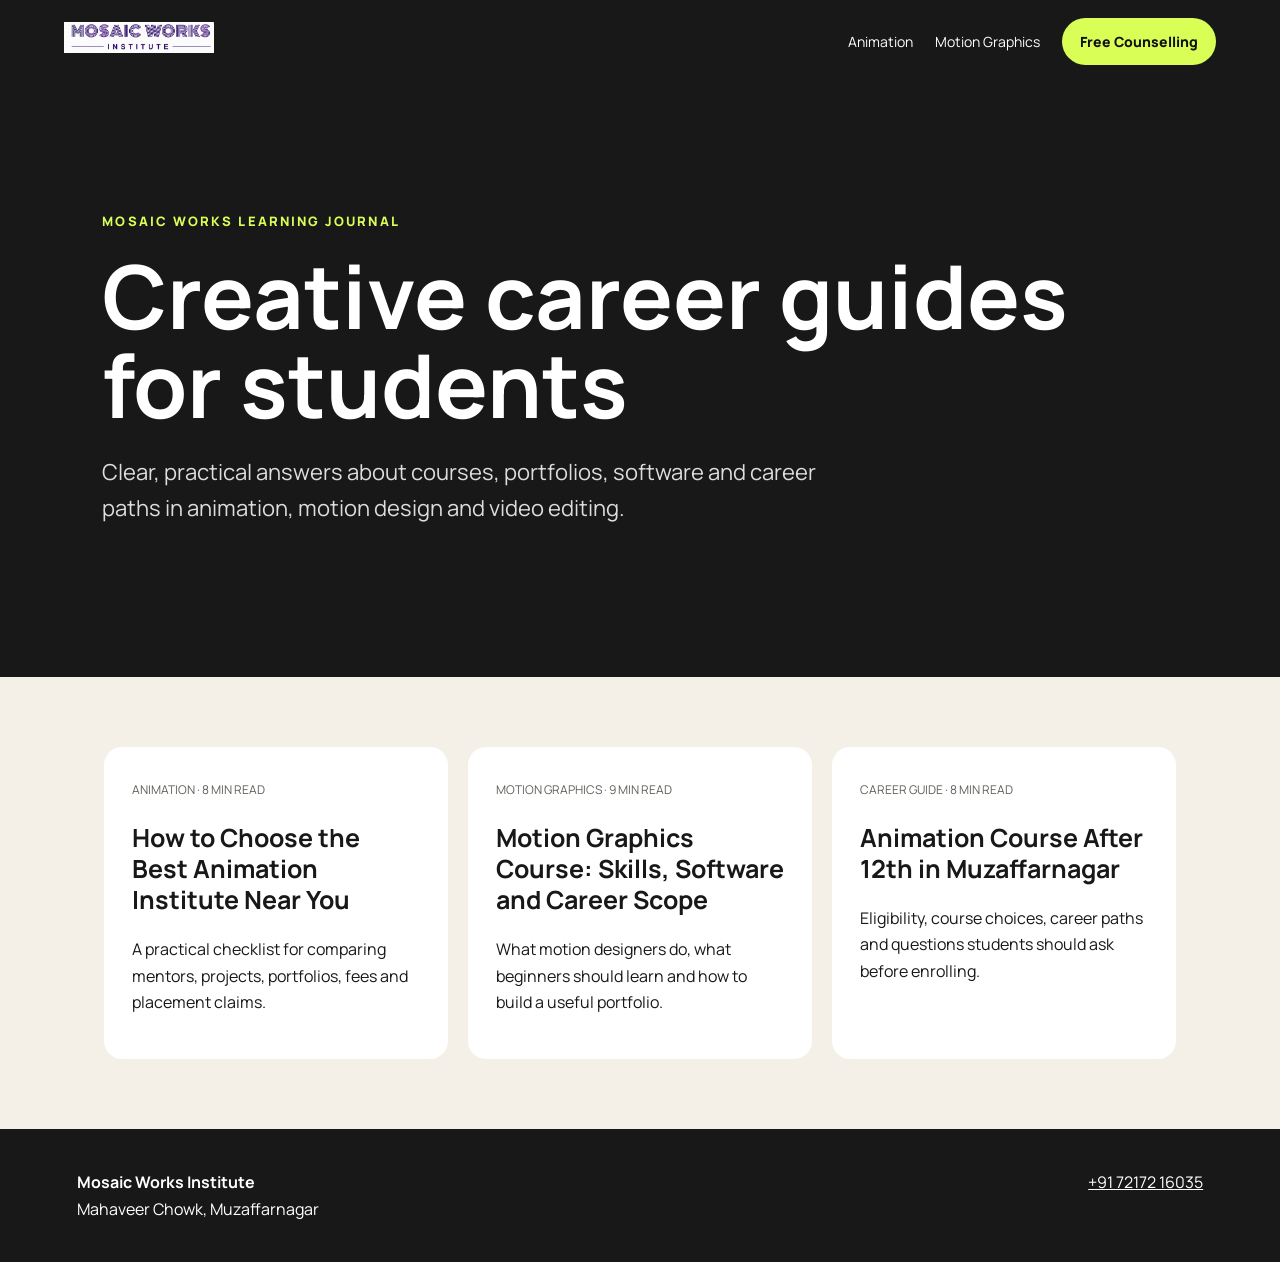
==== blog/index.html @ e3009bd7 "Add local SEO course pages and blog cluster" ====
<!doctype html><html lang="en"><head><meta charset="utf-8"><meta name="viewport" content="width=device-width,initial-scale=1"><title>Animation, Motion Graphics & Design Career Blog | Mosaic Works</title><meta name="description" content="Practical guides about animation, motion graphics, video editing and creative careers for students in Muzaffarnagar."><link rel="canonical" href="https://mosaicworksinstitute.in/blog/"><meta name="robots" content="index,follow"><link rel="stylesheet" href="https://fonts.googleapis.com/css2?family=Manrope:wght@400;600;800&display=swap"><link rel="stylesheet" href="../seo-pages.css"></head><body><header class="seo-header"><a href="/"><img src="../assets/mosaic-works-logo.png" alt="Mosaic Works Institute"></a><nav class="seo-nav"><a href="../animation-course-muzaffarnagar.html">Animation</a><a href="../motion-graphics-course-muzaffarnagar.html">Motion Graphics</a><a class="cta" href="/#contact">Free Counselling</a></nav></header><main><section class="seo-hero"><div class="eyebrow">Mosaic Works Learning Journal</div><h1>Creative career guides for students</h1><p>Clear, practical answers about courses, portfolios, software and career paths in animation, motion design and video editing.</p></section><section class="wrap blog-list"><a class="post-card" href="how-to-choose-animation-institute-near-me.html"><span>Animation · 8 min read</span><h2>How to Choose the Best Animation Institute Near You</h2><p>A practical checklist for comparing mentors, projects, portfolios, fees and placement claims.</p></a><a class="post-card" href="motion-graphics-course-career-guide.html"><span>Motion Graphics · 9 min read</span><h2>Motion Graphics Course: Skills, Software and Career Scope</h2><p>What motion designers do, what beginners should learn and how to build a useful portfolio.</p></a><a class="post-card" href="animation-course-after-12th-muzaffarnagar.html"><span>Career Guide · 8 min read</span><h2>Animation Course After 12th in Muzaffarnagar</h2><p>Eligibility, course choices, career paths and questions students should ask before enrolling.</p></a></section></main><footer class="seo-footer"><div><strong>Mosaic Works Institute</strong><br>Mahaveer Chowk, Muzaffarnagar</div><a href="tel:+917217216035">+91 72172 16035</a></footer></body></html>
---- seo-pages.css ----
:root{--ink:#171817;--paper:#f4f0e8;--lime:#d9ff57;--violet:#8b63ff;--coral:#ff765f;--muted:#625f59}*{box-sizing:border-box}html{scroll-behavior:smooth}body{margin:0;background:var(--paper);color:var(--ink);font-family:Manrope,Arial,sans-serif;line-height:1.65}a{color:inherit}img{max-width:100%}.seo-header{display:flex;align-items:center;justify-content:space-between;padding:18px clamp(20px,5vw,72px);background:#171817;color:#fff;position:sticky;top:0;z-index:5}.seo-header img{width:150px;max-height:52px;object-fit:contain}.seo-nav{display:flex;gap:22px;align-items:center}.seo-nav a{text-decoration:none;font-size:14px}.seo-nav .cta,.btn{background:var(--lime);color:#111;padding:12px 18px;border-radius:999px;text-decoration:none;font-weight:800}.seo-hero{padding:clamp(70px,10vw,140px) clamp(20px,8vw,120px);background:#171817;color:#fff}.seo-hero.motion{background:linear-gradient(135deg,#171817 45%,#4b339a)}.seo-hero.animation{background:linear-gradient(135deg,#171817 45%,#9c3b2f)}.eyebrow{text-transform:uppercase;letter-spacing:.16em;font-weight:800;color:var(--lime);font-size:13px}.seo-hero h1{font-size:clamp(42px,7vw,88px);line-height:1.02;max-width:1050px;margin:18px 0 24px}.seo-hero p{font-size:clamp(17px,2vw,22px);max-width:760px;color:#ddd}.actions{display:flex;gap:14px;flex-wrap:wrap;margin-top:30px}.btn.alt{background:transparent;color:#fff;border:1px solid #777}.wrap{max-width:1120px;margin:auto;padding:70px 24px}.intro{display:grid;grid-template-columns:1.2fr .8fr;gap:50px}.intro h2,.wrap>h2{font-size:clamp(30px,4vw,52px);line-height:1.12}.card-grid{display:grid;grid-template-columns:repeat(3,1fr);gap:18px;margin:35px 0}.card{background:#fff;padding:28px;border-radius:18px}.card h3{margin-top:0}.highlight{background:var(--lime);padding:55px clamp(24px,6vw,70px);border-radius:26px;margin:35px 0}.faq details{background:#fff;border-radius:14px;padding:18px 22px;margin:12px 0}.faq summary{font-weight:800;cursor:pointer}.breadcrumbs{font-size:13px;margin-bottom:24px;color:#bbb}.blog-list{display:grid;grid-template-columns:repeat(3,1fr);gap:20px}.post-card{background:#fff;padding:28px;border-radius:18px;text-decoration:none}.post-card span{font-size:12px;color:var(--muted);text-transform:uppercase}.post-card h2{font-size:25px;line-height:1.25}.article{max-width:820px}.article h1{font-size:clamp(38px,6vw,68px);line-height:1.08}.article h2{font-size:32px;line-height:1.2;margin-top:48px}.article .lead{font-size:21px;color:#45423e}.toc{background:#fff;padding:22px 28px;border-radius:16px}.seo-footer{background:#171817;color:#fff;padding:40px clamp(20px,6vw,80px);display:flex;justify-content:space-between;gap:24px;flex-wrap:wrap}.seo-footer a{color:#fff}.nap{font-style:normal}.related{border-top:1px solid #ccc;margin-top:50px;padding-top:25px}.answer{font-size:19px;background:#fff;border-left:5px solid var(--violet);padding:18px 22px}@media(max-width:760px){.seo-nav a:not(.cta){display:none}.intro,.card-grid,.blog-list{grid-template-columns:1fr}.seo-hero{padding-top:80px}.seo-header img{width:120px}}
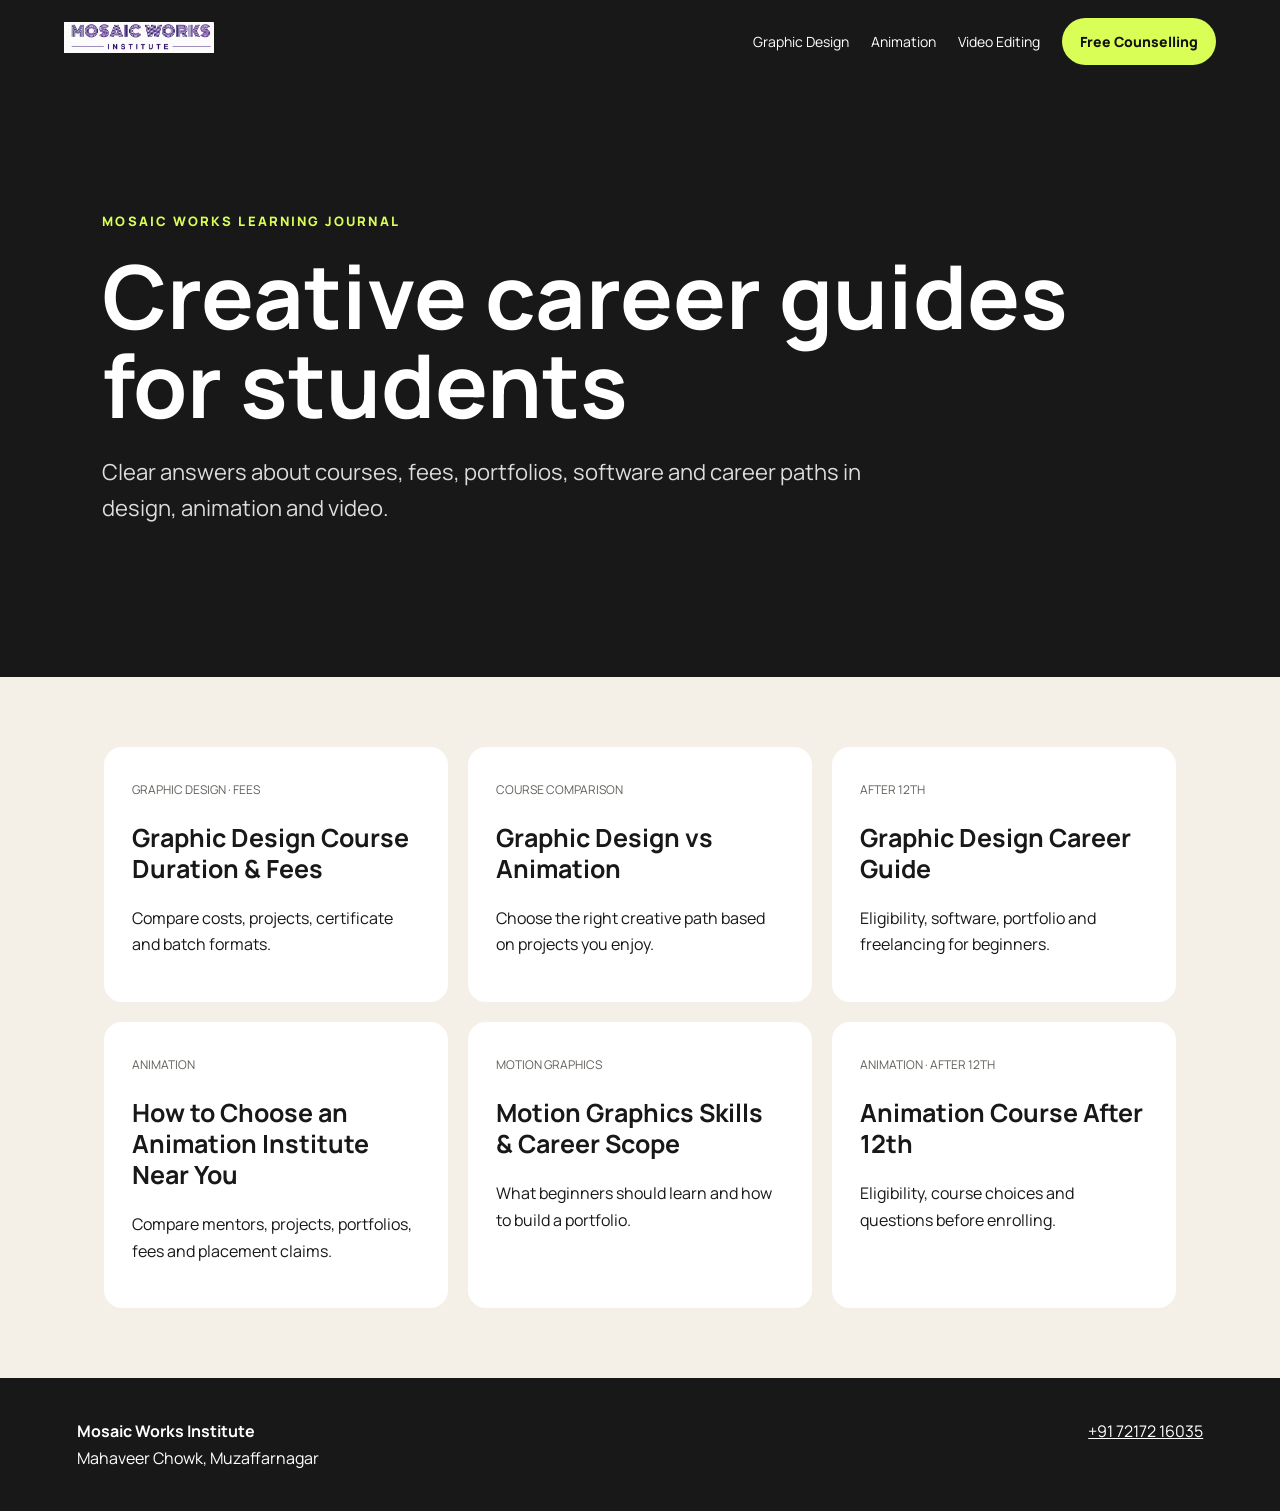
==== commit 25092586: "Expand SEO pages for design and editing keywords" ====
--- a/blog/index.html
+++ b/blog/index.html
@@ -1 +1 @@
-<!doctype html><html lang="en"><head><meta charset="utf-8"><meta name="viewport" content="width=device-width,initial-scale=1"><title>Animation, Motion Graphics & Design Career Blog | Mosaic Works</title><meta name="description" content="Practical guides about animation, motion graphics, video editing and creative careers for students in Muzaffarnagar."><link rel="canonical" href="https://mosaicworksinstitute.in/blog/"><meta name="robots" content="index,follow"><link rel="stylesheet" href="https://fonts.googleapis.com/css2?family=Manrope:wght@400;600;800&display=swap"><link rel="stylesheet" href="../seo-pages.css"></head><body><header class="seo-header"><a href="/"><img src="../assets/mosaic-works-logo.png" alt="Mosaic Works Institute"></a><nav class="seo-nav"><a href="../animation-course-muzaffarnagar.html">Animation</a><a href="../motion-graphics-course-muzaffarnagar.html">Motion Graphics</a><a class="cta" href="/#contact">Free Counselling</a></nav></header><main><section class="seo-hero"><div class="eyebrow">Mosaic Works Learning Journal</div><h1>Creative career guides for students</h1><p>Clear, practical answers about courses, portfolios, software and career paths in animation, motion design and video editing.</p></section><section class="wrap blog-list"><a class="post-card" href="how-to-choose-animation-institute-near-me.html"><span>Animation · 8 min read</span><h2>How to Choose the Best Animation Institute Near You</h2><p>A practical checklist for comparing mentors, projects, portfolios, fees and placement claims.</p></a><a class="post-card" href="motion-graphics-course-career-guide.html"><span>Motion Graphics · 9 min read</span><h2>Motion Graphics Course: Skills, Software and Career Scope</h2><p>What motion designers do, what beginners should learn and how to build a useful portfolio.</p></a><a class="post-card" href="animation-course-after-12th-muzaffarnagar.html"><span>Career Guide · 8 min read</span><h2>Animation Course After 12th in Muzaffarnagar</h2><p>Eligibility, course choices, career paths and questions students should ask before enrolling.</p></a></section></main><footer class="seo-footer"><div><strong>Mosaic Works Institute</strong><br>Mahaveer Chowk, Muzaffarnagar</div><a href="tel:+917217216035">+91 72172 16035</a></footer></body></html>
+<!doctype html><html lang="en"><head><meta charset="utf-8"><meta name="viewport" content="width=device-width,initial-scale=1"><title>Animation, Motion Graphics & Design Career Blog | Mosaic Works</title><meta name="description" content="Practical guides about graphic design, animation, motion graphics, video editing and creative careers in Muzaffarnagar."><link rel="canonical" href="https://mosaicworksinstitute.in/blog/"><meta name="robots" content="index,follow"><link rel="stylesheet" href="https://fonts.googleapis.com/css2?family=Manrope:wght@400;600;800&display=swap"><link rel="stylesheet" href="../seo-pages.css"></head><body><header class="seo-header"><a href="/"><img src="../assets/mosaic-works-logo.png" alt="Mosaic Works Institute"></a><nav class="seo-nav"><a href="../graphic-design-course-muzaffarnagar.html">Graphic Design</a><a href="../animation-course-muzaffarnagar.html">Animation</a><a href="../video-editing-course-muzaffarnagar.html">Video Editing</a><a class="cta" href="/#contact">Free Counselling</a></nav></header><main><section class="seo-hero"><div class="eyebrow">Mosaic Works Learning Journal</div><h1>Creative career guides for students</h1><p>Clear answers about courses, fees, portfolios, software and career paths in design, animation and video.</p></section><section class="wrap blog-list"><a class="post-card" href="graphic-design-course-fees-duration-muzaffarnagar.html"><span>Graphic Design · Fees</span><h2>Graphic Design Course Duration & Fees</h2><p>Compare costs, projects, certificate and batch formats.</p></a><a class="post-card" href="graphic-design-vs-animation-course.html"><span>Course Comparison</span><h2>Graphic Design vs Animation</h2><p>Choose the right creative path based on projects you enjoy.</p></a><a class="post-card" href="graphic-design-course-after-12th.html"><span>After 12th</span><h2>Graphic Design Career Guide</h2><p>Eligibility, software, portfolio and freelancing for beginners.</p></a><a class="post-card" href="how-to-choose-animation-institute-near-me.html"><span>Animation</span><h2>How to Choose an Animation Institute Near You</h2><p>Compare mentors, projects, portfolios, fees and placement claims.</p></a><a class="post-card" href="motion-graphics-course-career-guide.html"><span>Motion Graphics</span><h2>Motion Graphics Skills & Career Scope</h2><p>What beginners should learn and how to build a portfolio.</p></a><a class="post-card" href="animation-course-after-12th-muzaffarnagar.html"><span>Animation · After 12th</span><h2>Animation Course After 12th</h2><p>Eligibility, course choices and questions before enrolling.</p></a></section></main><footer class="seo-footer"><div><strong>Mosaic Works Institute</strong><br>Mahaveer Chowk, Muzaffarnagar</div><a href="tel:+917217216035">+91 72172 16035</a></footer></body></html>
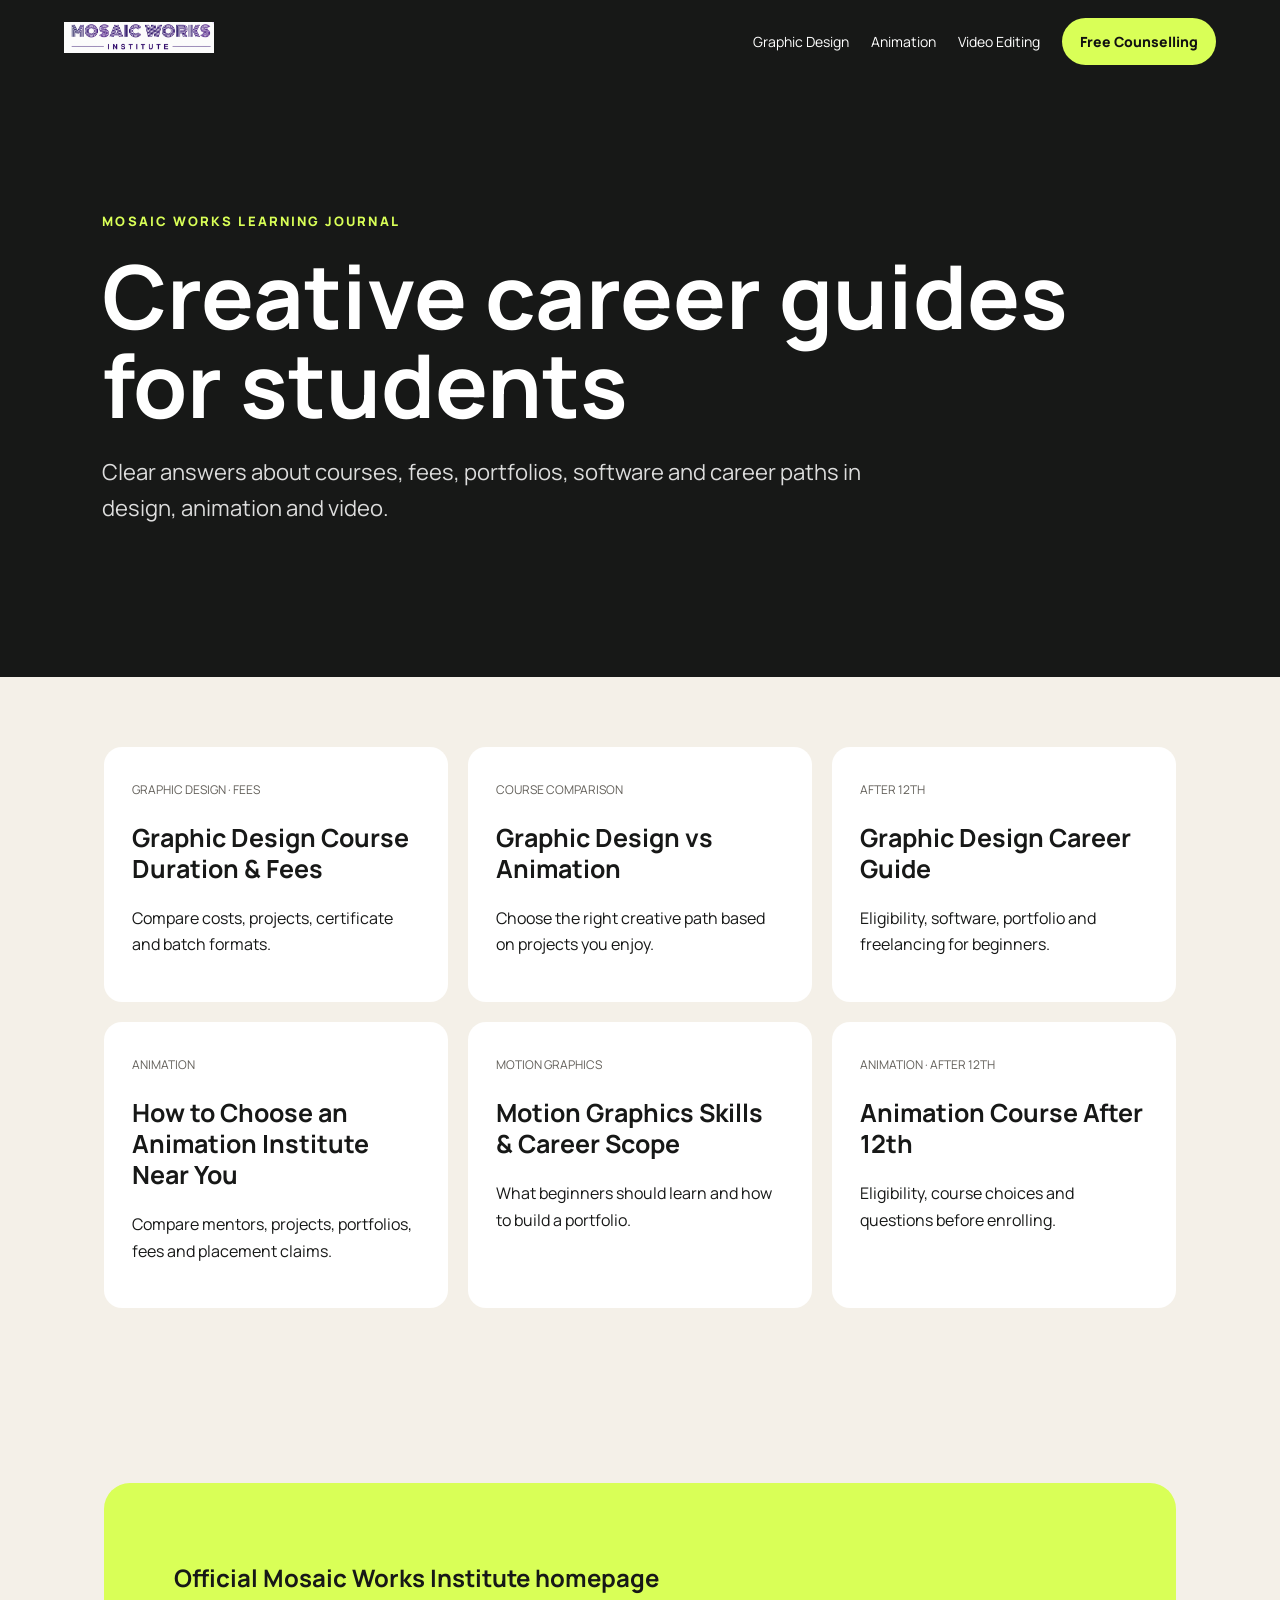
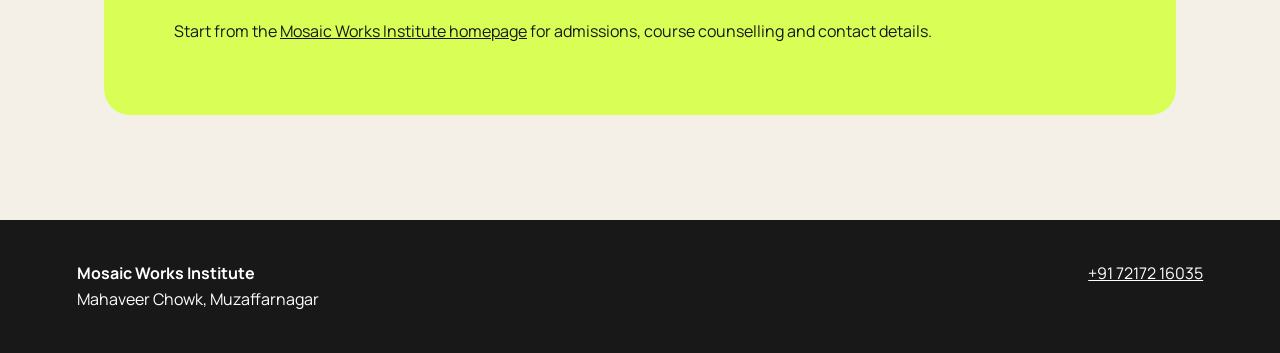
==== commit db00317c: "Strengthen homepage technical SEO" ====
--- a/blog/index.html
+++ b/blog/index.html
@@ -1 +1 @@
-<!doctype html><html lang="en"><head><meta charset="utf-8"><meta name="viewport" content="width=device-width,initial-scale=1"><title>Animation, Motion Graphics & Design Career Blog | Mosaic Works</title><meta name="description" content="Practical guides about graphic design, animation, motion graphics, video editing and creative careers in Muzaffarnagar."><link rel="canonical" href="https://mosaicworksinstitute.in/blog/"><meta name="robots" content="index,follow"><link rel="stylesheet" href="https://fonts.googleapis.com/css2?family=Manrope:wght@400;600;800&display=swap"><link rel="stylesheet" href="../seo-pages.css"></head><body><header class="seo-header"><a href="/"><img src="../assets/mosaic-works-logo.png" alt="Mosaic Works Institute"></a><nav class="seo-nav"><a href="../graphic-design-course-muzaffarnagar.html">Graphic Design</a><a href="../animation-course-muzaffarnagar.html">Animation</a><a href="../video-editing-course-muzaffarnagar.html">Video Editing</a><a class="cta" href="/#contact">Free Counselling</a></nav></header><main><section class="seo-hero"><div class="eyebrow">Mosaic Works Learning Journal</div><h1>Creative career guides for students</h1><p>Clear answers about courses, fees, portfolios, software and career paths in design, animation and video.</p></section><section class="wrap blog-list"><a class="post-card" href="graphic-design-course-fees-duration-muzaffarnagar.html"><span>Graphic Design · Fees</span><h2>Graphic Design Course Duration & Fees</h2><p>Compare costs, projects, certificate and batch formats.</p></a><a class="post-card" href="graphic-design-vs-animation-course.html"><span>Course Comparison</span><h2>Graphic Design vs Animation</h2><p>Choose the right creative path based on projects you enjoy.</p></a><a class="post-card" href="graphic-design-course-after-12th.html"><span>After 12th</span><h2>Graphic Design Career Guide</h2><p>Eligibility, software, portfolio and freelancing for beginners.</p></a><a class="post-card" href="how-to-choose-animation-institute-near-me.html"><span>Animation</span><h2>How to Choose an Animation Institute Near You</h2><p>Compare mentors, projects, portfolios, fees and placement claims.</p></a><a class="post-card" href="motion-graphics-course-career-guide.html"><span>Motion Graphics</span><h2>Motion Graphics Skills & Career Scope</h2><p>What beginners should learn and how to build a portfolio.</p></a><a class="post-card" href="animation-course-after-12th-muzaffarnagar.html"><span>Animation · After 12th</span><h2>Animation Course After 12th</h2><p>Eligibility, course choices and questions before enrolling.</p></a></section></main><footer class="seo-footer"><div><strong>Mosaic Works Institute</strong><br>Mahaveer Chowk, Muzaffarnagar</div><a href="tel:+917217216035">+91 72172 16035</a></footer></body></html>
+<!doctype html><html lang="en"><head><meta charset="utf-8"><meta name="viewport" content="width=device-width,initial-scale=1"><title>Animation, Motion Graphics & Design Career Blog | Mosaic Works</title><meta name="description" content="Practical guides about graphic design, animation, motion graphics, video editing and creative careers in Muzaffarnagar."><link rel="canonical" href="https://mosaicworksinstitute.in/blog/"><meta name="robots" content="index,follow"><link rel="stylesheet" href="https://fonts.googleapis.com/css2?family=Manrope:wght@400;600;800&display=swap"><link rel="stylesheet" href="../seo-pages.css"></head><body><header class="seo-header"><a href="/"><img src="../assets/mosaic-works-logo.png" alt="Mosaic Works Institute"></a><nav class="seo-nav"><a href="../graphic-design-course-muzaffarnagar.html">Graphic Design</a><a href="../animation-course-muzaffarnagar.html">Animation</a><a href="../video-editing-course-muzaffarnagar.html">Video Editing</a><a class="cta" href="/#contact">Free Counselling</a></nav></header><main><section class="seo-hero"><div class="eyebrow">Mosaic Works Learning Journal</div><h1>Creative career guides for students</h1><p>Clear answers about courses, fees, portfolios, software and career paths in design, animation and video.</p></section><section class="wrap blog-list"><a class="post-card" href="graphic-design-course-fees-duration-muzaffarnagar.html"><span>Graphic Design · Fees</span><h2>Graphic Design Course Duration & Fees</h2><p>Compare costs, projects, certificate and batch formats.</p></a><a class="post-card" href="graphic-design-vs-animation-course.html"><span>Course Comparison</span><h2>Graphic Design vs Animation</h2><p>Choose the right creative path based on projects you enjoy.</p></a><a class="post-card" href="graphic-design-course-after-12th.html"><span>After 12th</span><h2>Graphic Design Career Guide</h2><p>Eligibility, software, portfolio and freelancing for beginners.</p></a><a class="post-card" href="how-to-choose-animation-institute-near-me.html"><span>Animation</span><h2>How to Choose an Animation Institute Near You</h2><p>Compare mentors, projects, portfolios, fees and placement claims.</p></a><a class="post-card" href="motion-graphics-course-career-guide.html"><span>Motion Graphics</span><h2>Motion Graphics Skills & Career Scope</h2><p>What beginners should learn and how to build a portfolio.</p></a><a class="post-card" href="animation-course-after-12th-muzaffarnagar.html"><span>Animation · After 12th</span><h2>Animation Course After 12th</h2><p>Eligibility, course choices and questions before enrolling.</p></a></section><section class="wrap"><div class="highlight"><h2>Official Mosaic Works Institute homepage</h2><p>Start from the <a href="/">Mosaic Works Institute homepage</a> for admissions, course counselling and contact details.</p></div></section></main><footer class="seo-footer"><div><strong>Mosaic Works Institute</strong><br>Mahaveer Chowk, Muzaffarnagar</div><a href="tel:+917217216035">+91 72172 16035</a></footer></body></html>
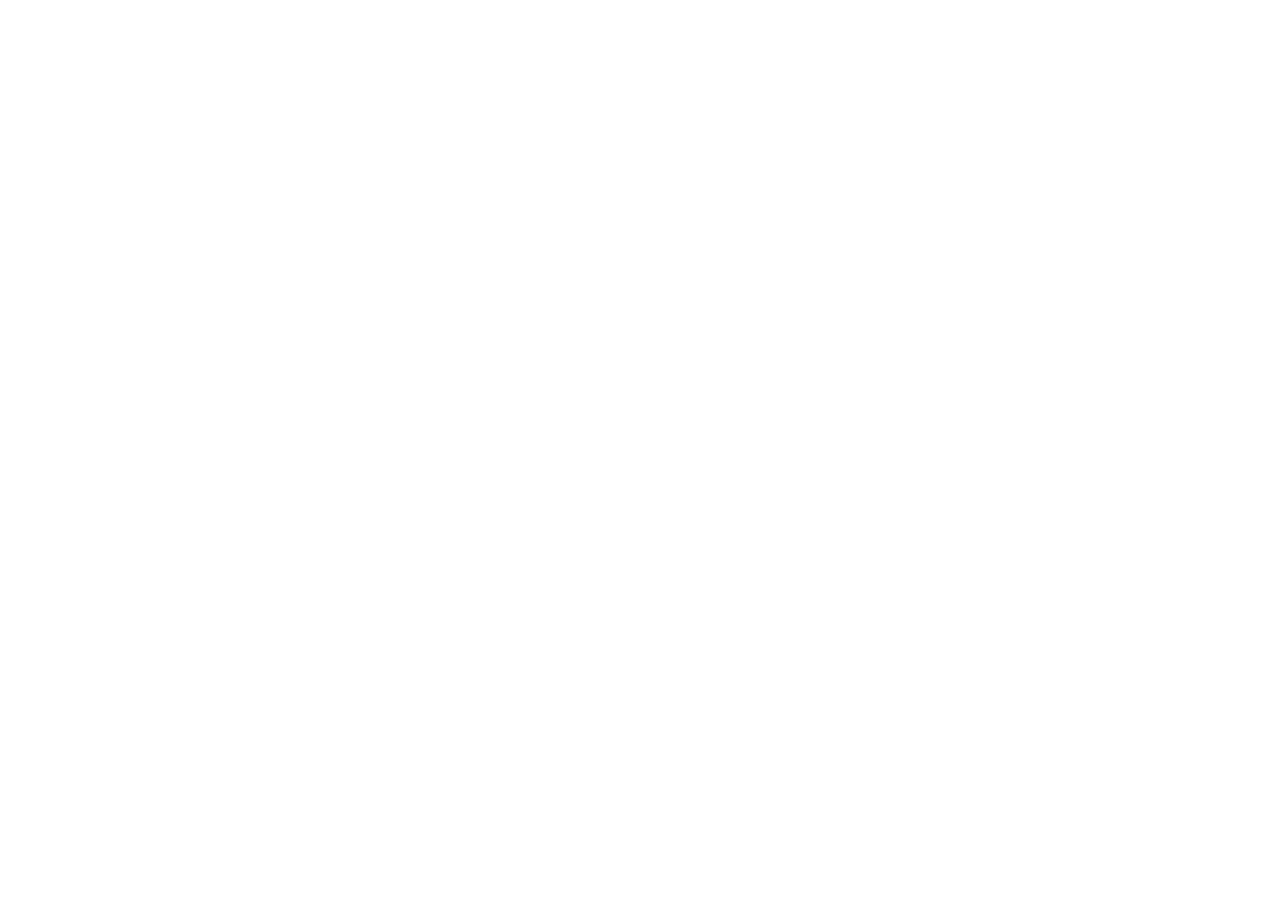
==== commit b9850935: "Redirect blog pages to homepage" ====
--- a/blog/index.html
+++ b/blog/index.html
@@ -1 +1,15 @@
-<!doctype html><html lang="en"><head><meta charset="utf-8"><meta name="viewport" content="width=device-width,initial-scale=1"><title>Animation, Motion Graphics & Design Career Blog | Mosaic Works</title><meta name="description" content="Practical guides about graphic design, animation, motion graphics, video editing and creative careers in Muzaffarnagar."><link rel="canonical" href="https://mosaicworksinstitute.in/blog/"><meta name="robots" content="index,follow"><link rel="stylesheet" href="https://fonts.googleapis.com/css2?family=Manrope:wght@400;600;800&display=swap"><link rel="stylesheet" href="../seo-pages.css"></head><body><header class="seo-header"><a href="/"><img src="../assets/mosaic-works-logo.png" alt="Mosaic Works Institute"></a><nav class="seo-nav"><a href="../graphic-design-course-muzaffarnagar.html">Graphic Design</a><a href="../animation-course-muzaffarnagar.html">Animation</a><a href="../video-editing-course-muzaffarnagar.html">Video Editing</a><a class="cta" href="/#contact">Free Counselling</a></nav></header><main><section class="seo-hero"><div class="eyebrow">Mosaic Works Learning Journal</div><h1>Creative career guides for students</h1><p>Clear answers about courses, fees, portfolios, software and career paths in design, animation and video.</p></section><section class="wrap blog-list"><a class="post-card" href="graphic-design-course-fees-duration-muzaffarnagar.html"><span>Graphic Design · Fees</span><h2>Graphic Design Course Duration & Fees</h2><p>Compare costs, projects, certificate and batch formats.</p></a><a class="post-card" href="graphic-design-vs-animation-course.html"><span>Course Comparison</span><h2>Graphic Design vs Animation</h2><p>Choose the right creative path based on projects you enjoy.</p></a><a class="post-card" href="graphic-design-course-after-12th.html"><span>After 12th</span><h2>Graphic Design Career Guide</h2><p>Eligibility, software, portfolio and freelancing for beginners.</p></a><a class="post-card" href="how-to-choose-animation-institute-near-me.html"><span>Animation</span><h2>How to Choose an Animation Institute Near You</h2><p>Compare mentors, projects, portfolios, fees and placement claims.</p></a><a class="post-card" href="motion-graphics-course-career-guide.html"><span>Motion Graphics</span><h2>Motion Graphics Skills & Career Scope</h2><p>What beginners should learn and how to build a portfolio.</p></a><a class="post-card" href="animation-course-after-12th-muzaffarnagar.html"><span>Animation · After 12th</span><h2>Animation Course After 12th</h2><p>Eligibility, course choices and questions before enrolling.</p></a></section><section class="wrap"><div class="highlight"><h2>Official Mosaic Works Institute homepage</h2><p>Start from the <a href="/">Mosaic Works Institute homepage</a> for admissions, course counselling and contact details.</p></div></section></main><footer class="seo-footer"><div><strong>Mosaic Works Institute</strong><br>Mahaveer Chowk, Muzaffarnagar</div><a href="tel:+917217216035">+91 72172 16035</a></footer></body></html>
+﻿<!doctype html>
+<html lang="en">
+<head>
+  <meta charset="utf-8">
+  <meta name="viewport" content="width=device-width,initial-scale=1">
+  <title>Redirecting to Mosaic Works Institute</title>
+  <meta name="robots" content="noindex,follow,noarchive">
+  <link rel="canonical" href="https://mosaicworksinstitute.in/">
+  <meta http-equiv="refresh" content="0; url=https://mosaicworksinstitute.in/">
+  <script>window.location.replace('https://mosaicworksinstitute.in/');</script>
+</head>
+<body>
+  <p>Redirecting to <a href="https://mosaicworksinstitute.in/">Mosaic Works Institute</a>.</p>
+</body>
+</html>
